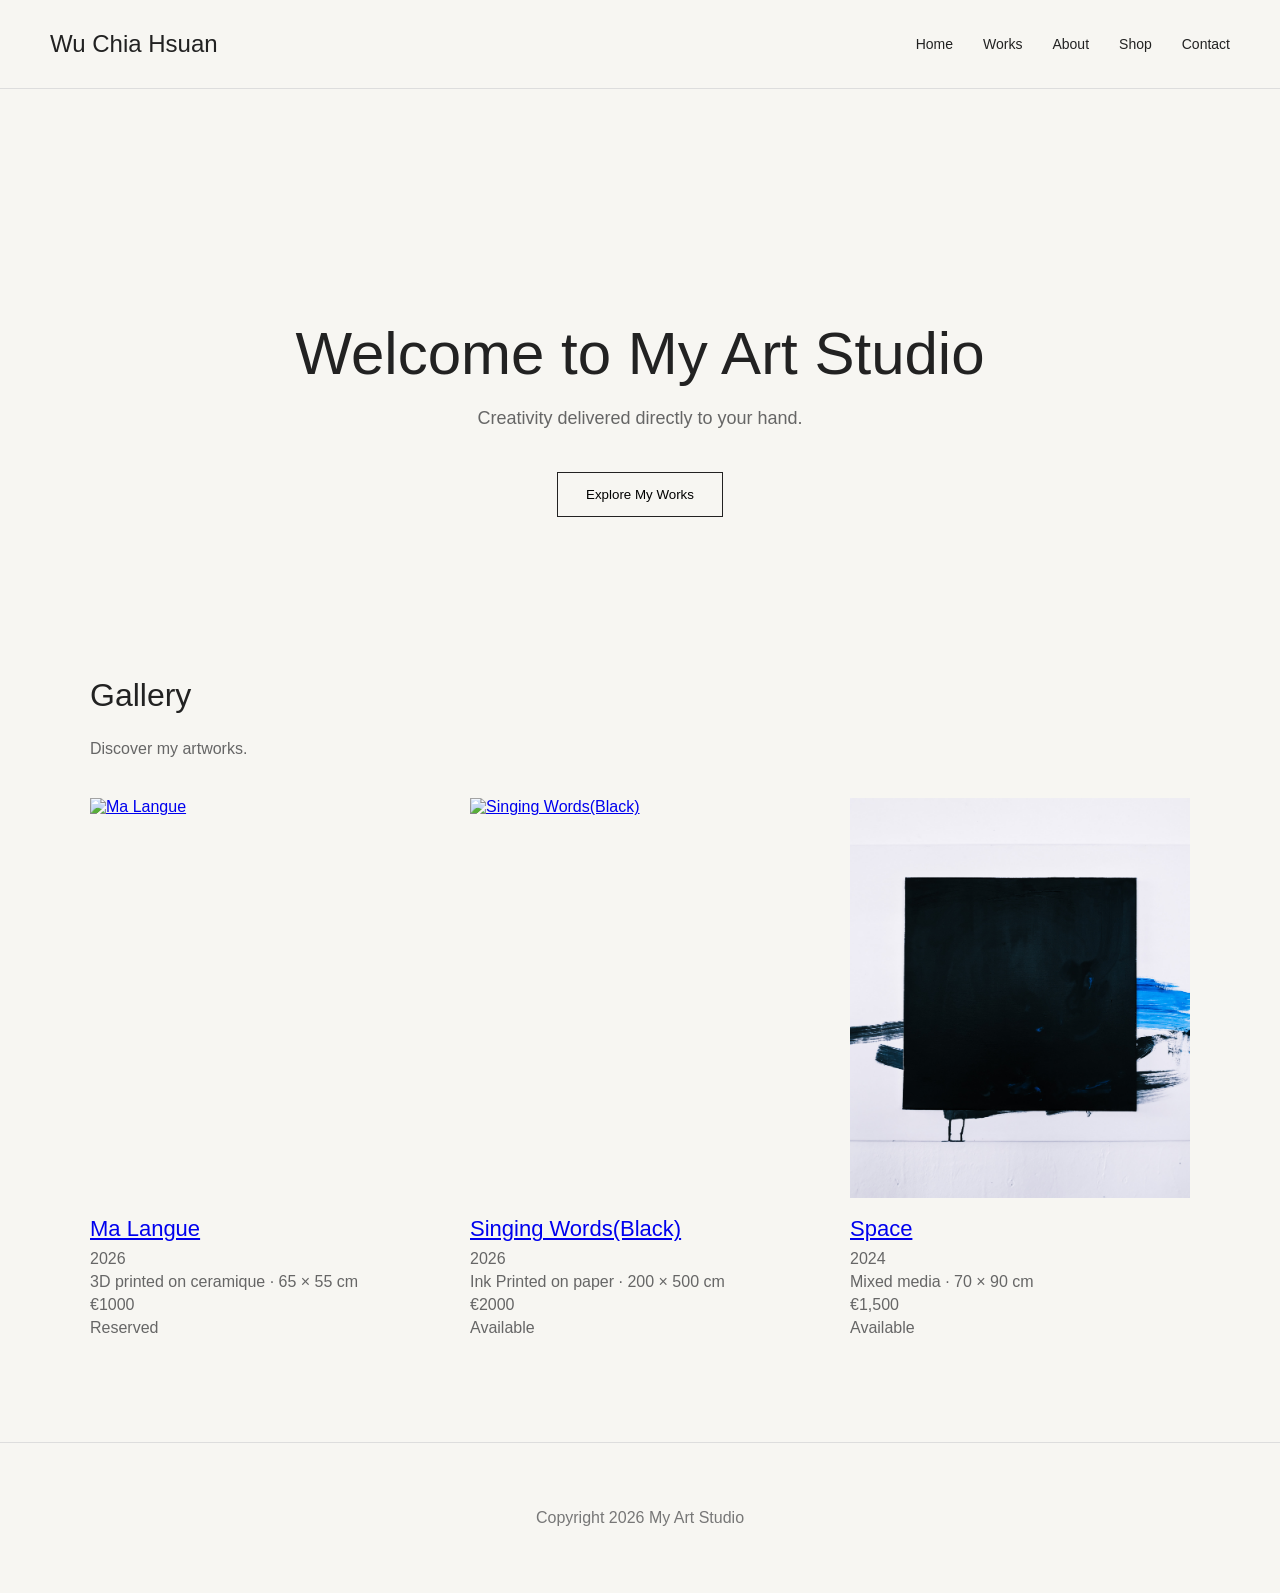
==== index.html @ 6d6554a7 "Add files via upload Initial website upload" ====
<!DOCTYPE html>
<html lang="en">

<head>
    <meta charset="UTF-8">
    <meta name="viewport" content="width=device-width, initial-scale=1.0">

    <title>My Art Studio</title>
    <link rel="stylesheet" href="style.css">
</head>

<body>

    <header>

        <h1>Wu Chia Hsuan</h1>

        <nav>
            <a href="#">Home</a>
            <a href="#">Works</a>
            <a href="#">About</a>
            <a href="#">Shop</a>
            <a href="#">Contact</a>
        </nav>

    </header>


    <main>

        <section>

            <h2>Welcome to My Art Studio</h2>

            <p>
                Creativity delivered directly to your hand.
            </p>

            <button>
                Explore My Works
            </button>

        </section>


      <section>

    <h2>Gallery</h2>

    <p>
        Discover my artworks.
    </p>

    <div id="gallery"></div>

</section>

    </main>


    <footer>

        <p>
            Copyright 2026 My Art Studio
        </p>

    </footer>

<script src="artworks.js"></script>
    <script src="script.js"></script>
</body>

</html>
---- style.css ----
* {
    box-sizing: border-box;
}

body {
    margin: 0;
    background: #f7f6f2;
    color: #222;
    font-family: Arial, Helvetica, sans-serif;
}


/* Header */

header {
    display: flex;
    justify-content: space-between;
    align-items: center;

    padding: 30px 50px;

    border-bottom: 1px solid #ddd;
}

header h1 {
    margin: 0;
    font-size: 24px;
    font-weight: normal;
}


/* Navigation */

nav {
    display: flex;
    gap: 30px;
}

nav a {
    color: #222;
    text-decoration: none;
    font-size: 14px;
}

nav a:hover {
    text-decoration: underline;
}


/* Main */

main {
    max-width: 1200px;
    margin: 0 auto;
    padding: 100px 50px;
}


/* Hero */

main > section:first-child {
    text-align: center;
    padding: 80px 20px;
}

main > section:first-child h2 {
    font-size: 60px;
    font-weight: normal;
    margin-bottom: 20px;
}

main > section:first-child p {
    font-size: 18px;
    color: #666;
}


/* Button */

button {
    margin-top: 25px;
    padding: 14px 28px;

    border: 1px solid #222;
    background: transparent;

    cursor: pointer;
}

button:hover {
    background: #222;
    color: white;
}


/* Works */

main > section:nth-child(2) {
    margin-top: 80px;
}

main > section:nth-child(2) h2 {
    font-size: 32px;
    font-weight: normal;
}

main > section:nth-child(2) img {
    display: block;

    width: 100%;
    max-width: 600px;
    height: auto;

    margin-top: 40px;
}


/* Artwork information */

main > section:nth-child(2) h3 {
    font-size: 22px;
    font-weight: normal;
    margin-top: 25px;
}

main > section:nth-child(2) p {
    color: #666;
}


/* Footer */

footer {
    padding: 50px;

    border-top: 1px solid #ddd;

    text-align: center;

    color: #777;
}
/* Gallery */

#gallery {
    display: grid;

    grid-template-columns: repeat(3, 1fr);

    gap: 40px;

    margin-top: 40px;
}


/* Artwork cards */

#gallery > div {
    width: 100%;
}

#gallery img {
    width: 100%;
    height: 400px;

    object-fit: cover;

    margin: 0;
}

#gallery h3 {
    margin-top: 18px;
    margin-bottom: 8px;
}

#gallery p {
    margin: 5px 0;
}
/* Responsive Design */

@media (max-width: 900px) {

    #gallery {
        grid-template-columns: repeat(2, 1fr);
    }

}


@media (max-width: 600px) {

    header {
        flex-direction: column;
        gap: 20px;
    }

    nav {
        gap: 15px;
        flex-wrap: wrap;
        justify-content: center;
    }

    main {
        padding: 60px 20px;
    }

    main > section:first-child h2 {
        font-size: 40px;
    }

    #gallery {
        grid-template-columns: 1fr;
    }

}
/* Artwork Detail Page */

.artwork-detail {
    display: grid;
    grid-template-columns: 2fr 1fr;
    gap: 70px;
    align-items: start;
}

.artwork-detail img {
    width: 100%;
    height: auto;
    display: block;
}

.artwork-info {
    padding-top: 20px;
}

.artwork-info h2 {
    font-size: 36px;
    font-weight: normal;
    margin-top: 0;
    margin-bottom: 30px;
}

.artwork-info h3 {
    font-size: 24px;
    font-weight: normal;
    margin-top: 30px;
}

.artwork-info p {
    color: #666;
    line-height: 1.6;
}

.artwork-info button {
    margin-top: 30px;
}


/* Artwork Detail - Mobile */

@media (max-width: 700px) {

    .artwork-detail {
        grid-template-columns: 1fr;
        gap: 30px;
    }

    .artwork-info {
        padding-top: 0;
    }

}
/* Contact Page */

.contact {
    max-width: 700px;
    margin: 0 auto;
}

.contact h2 {
    font-size: 40px;
    font-weight: normal;
    margin-bottom: 20px;
}

.contact form {
    display: flex;
    flex-direction: column;
    margin-top: 40px;
}

.contact label {
    margin-top: 20px;
    margin-bottom: 8px;
}

.contact input,
.contact textarea {
    width: 100%;
    padding: 14px;

    border: 1px solid #ccc;
    background: transparent;

    font-family: inherit;
    font-size: 16px;
}

.contact textarea {
    min-height: 160px;
    resize: vertical;
}

.contact button {
    align-self: flex-start;
}

.privacy-consent {
    display: flex;
    align-items: flex-start;
    gap: 10px;
    margin-top: 25px;
    line-height: 1.5;
}

.privacy-consent input {
    width: auto;
    margin-top: 4px;
}
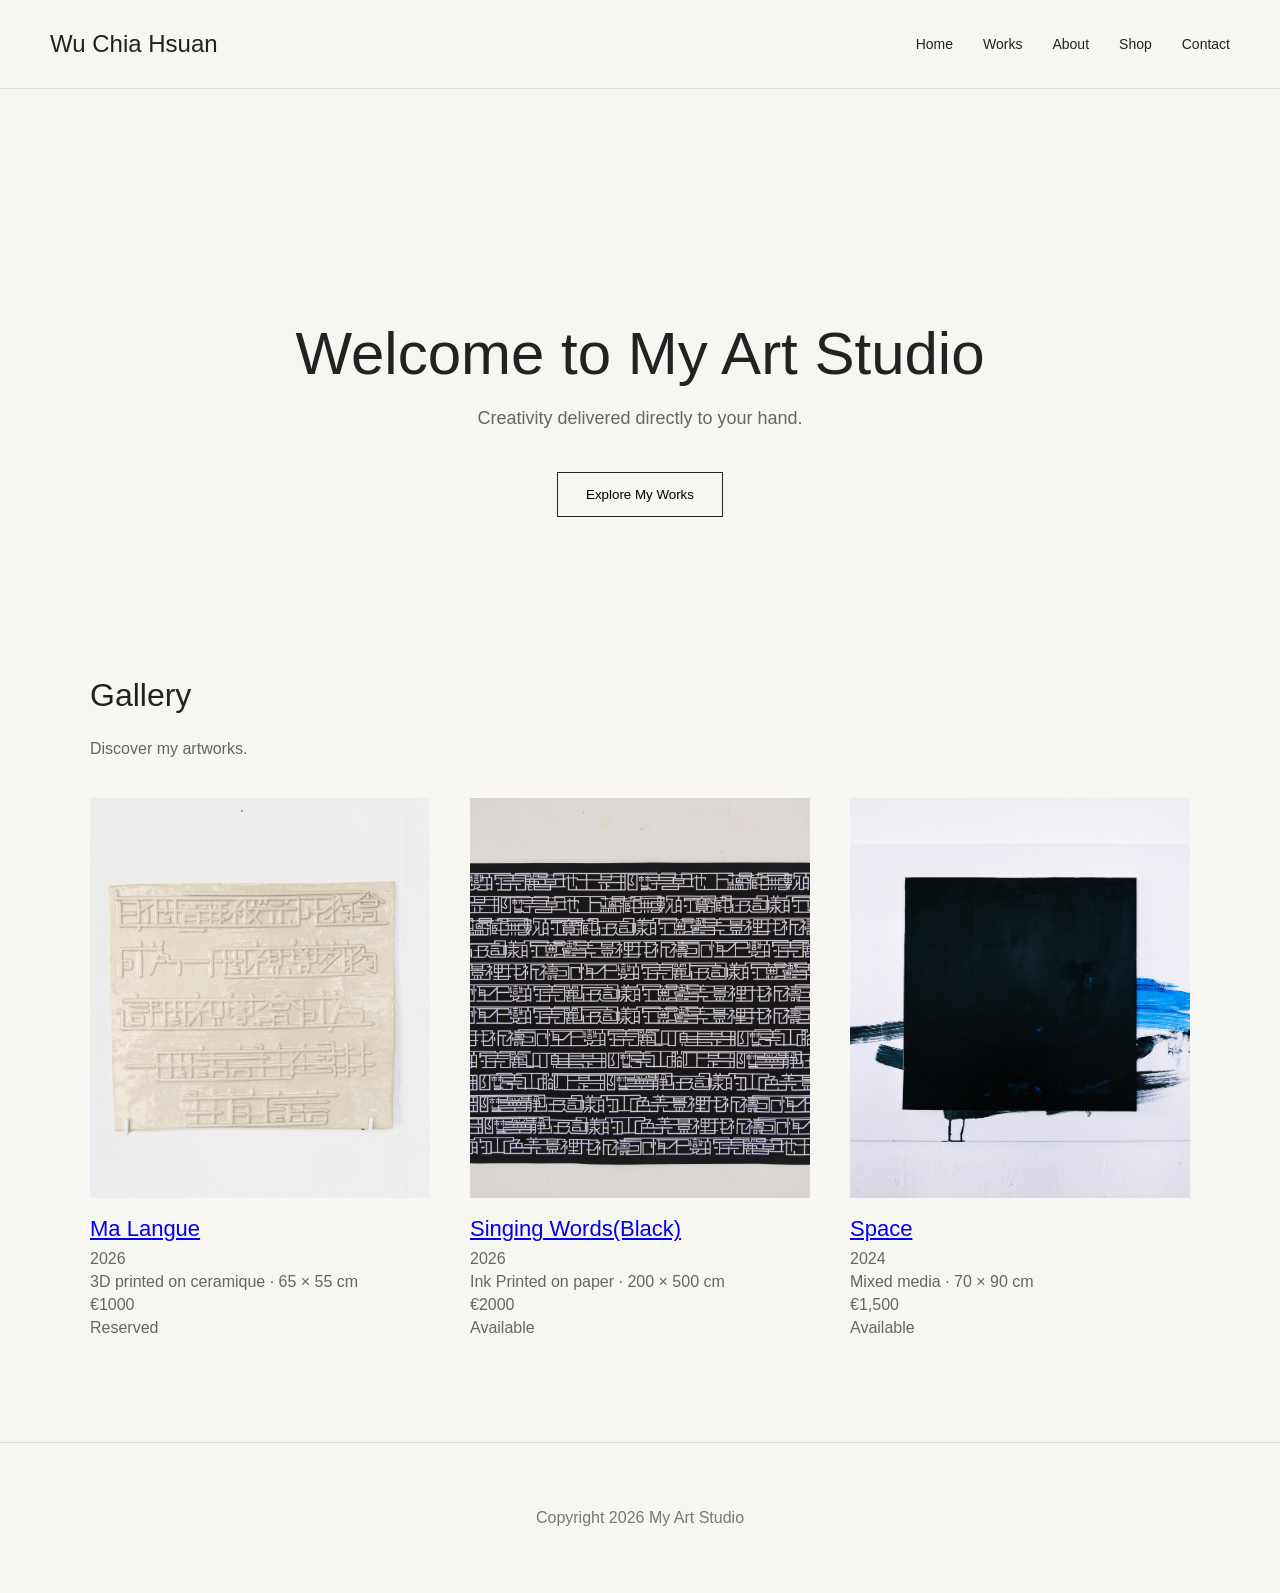
==== commit c0302a66: "Update website page title" ====
--- a/index.html
+++ b/index.html
@@ -5,7 +5,7 @@
     <meta charset="UTF-8">
     <meta name="viewport" content="width=device-width, initial-scale=1.0">
 
-    <title>My Art Studio</title>
+    <title>My Art Studio | Original Artworks</title>
     <link rel="stylesheet" href="style.css">
 </head>
 
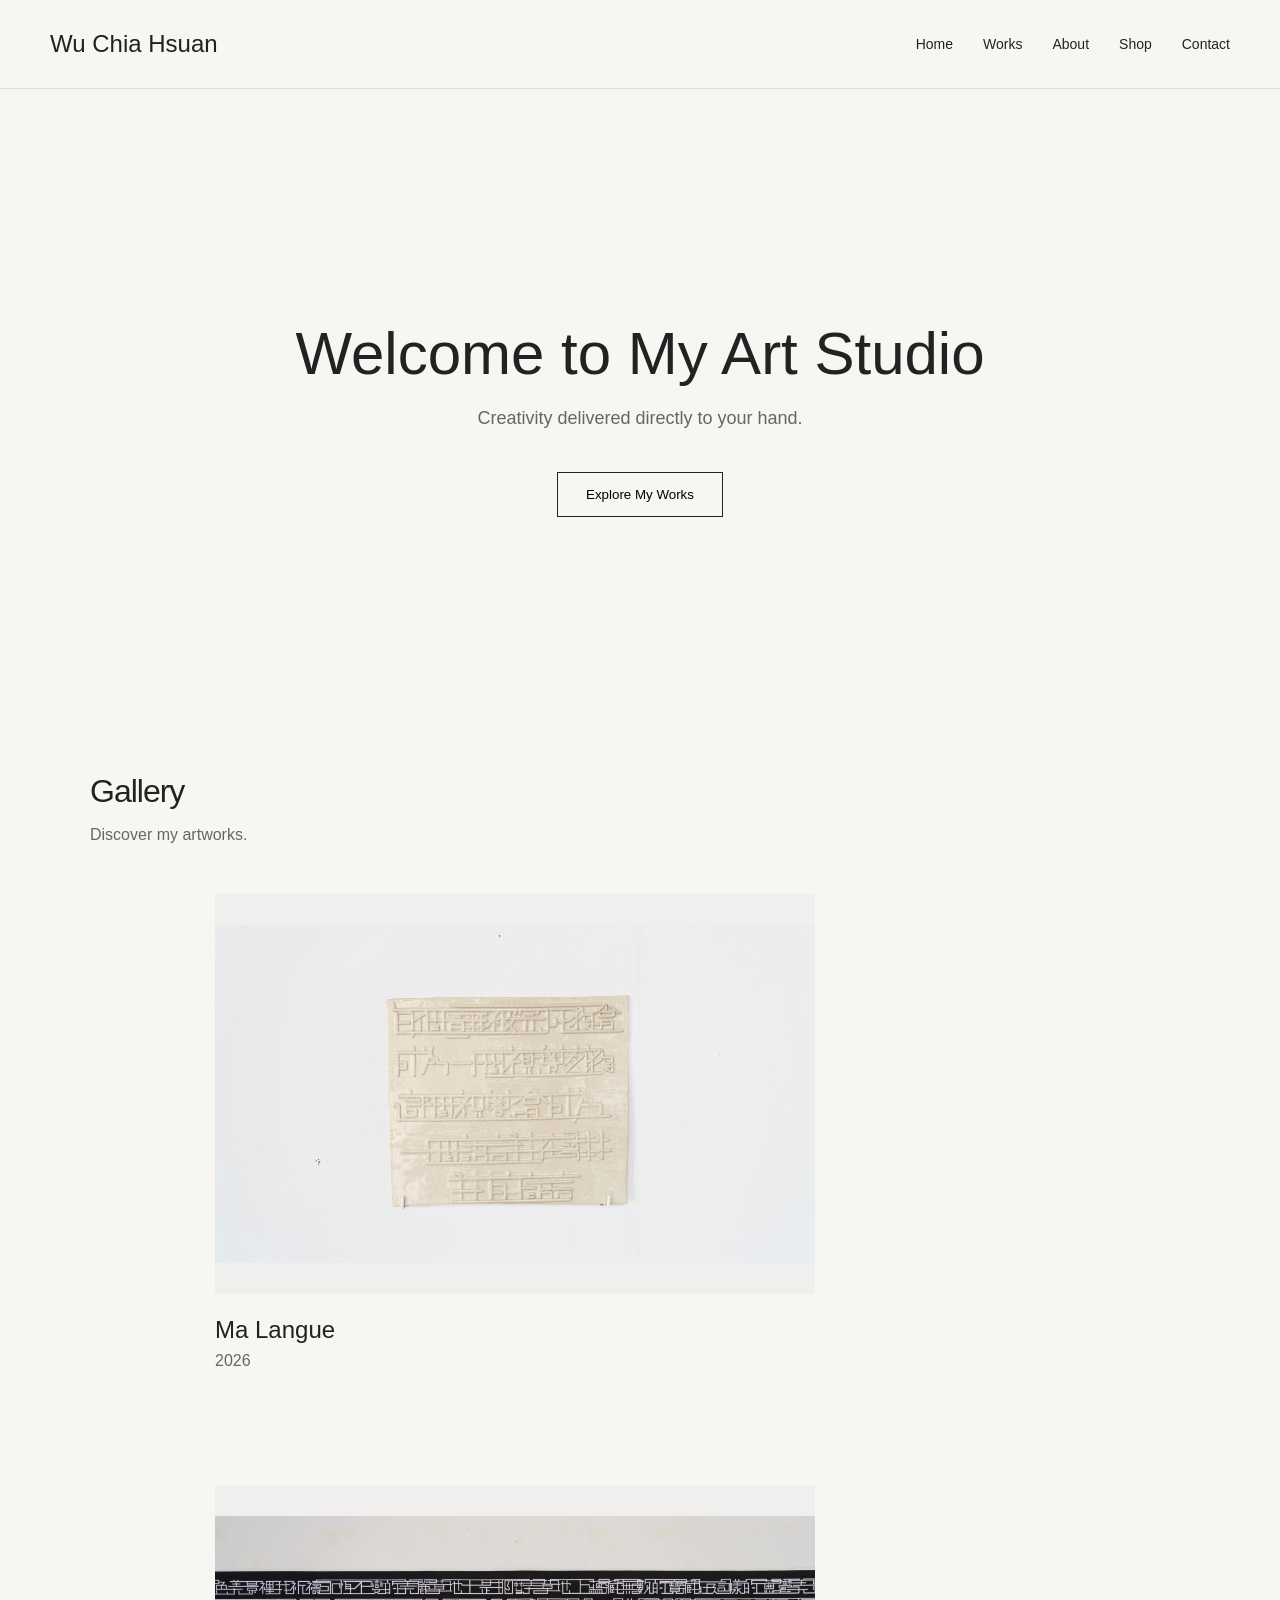
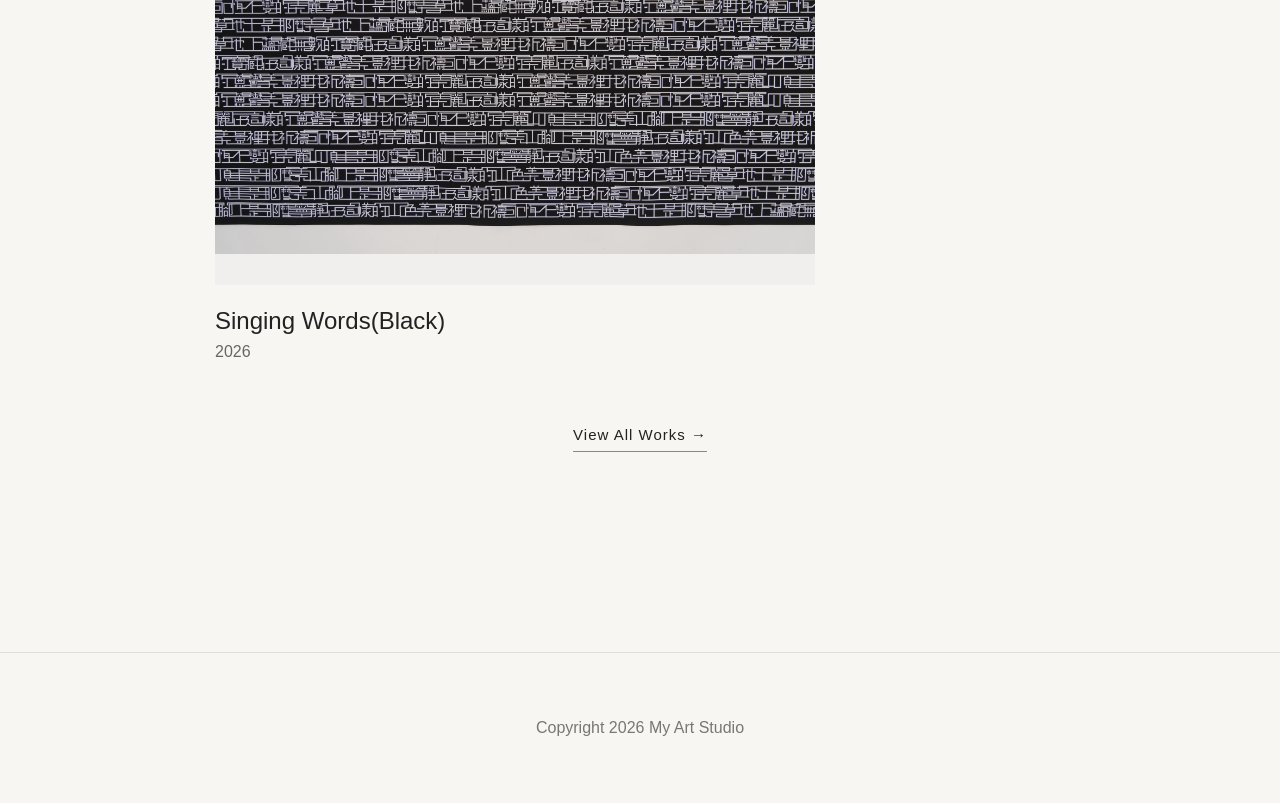
==== commit e868bec9: "Add Works portfolio and featured homepage gallery" ====
--- a/index.html
+++ b/index.html
@@ -17,10 +17,10 @@
 
         <nav>
             <a href="#">Home</a>
-            <a href="#">Works</a>
-            <a href="#">About</a>
-            <a href="#">Shop</a>
-            <a href="#">Contact</a>
+            <a href="works.html">Works</a>
+            <a href="about.html">About</a>
+           <a href="shop.html">Shop</a>
+          <a href="contact.html">Contact</a>
         </nav>
 
     </header>
@@ -28,7 +28,7 @@
 
     <main>
 
-        <section>
+        <section class="hero">
 
             <h2>Welcome to My Art Studio</h2>
 
@@ -43,7 +43,7 @@
         </section>
 
 
-      <section>
+     <section class="featured-gallery">
 
     <h2>Gallery</h2>
 
@@ -52,6 +52,9 @@
     </p>
 
     <div id="gallery"></div>
+    <a href="works.html" class="view-all-works">
+    View All Works →
+</a>
 
 </section>
 
--- a/style.css
+++ b/style.css
@@ -324,4 +324,484 @@
 .privacy-consent input {
     width: auto;
     margin-top: 4px;
+}
+/* About Page - Grayscale Style */
+
+.about-page {
+    background: #f7f6f2;
+    color: #222;
+}
+
+.about-label {
+    color: #888;
+    letter-spacing: 4px;
+    font-size: 12px;
+}
+
+/* About Page - Artist Portrait */
+
+.about-image img {
+    width: 100%;
+    height: 580px;
+
+    object-fit: cover;
+    object-position: center;
+
+    display: block;
+
+    filter: grayscale(100%);
+    transition: filter 0.6s ease;
+}
+
+.about-image img:hover {
+    filter: grayscale(0%);
+}
+
+.about-image img:hover {
+    filter: grayscale(0%);
+}
+/* About Page Layout */
+
+.about-page {
+    text-align: left;
+    padding: 20px 0;
+}
+
+.about-page h2 {
+    font-size: 52px;
+    font-weight: normal;
+    margin-top: 15px;
+    margin-bottom: 70px;
+    letter-spacing: -1px;
+}
+
+.about-layout {
+    display: grid;
+    grid-template-columns: 1fr 1fr;
+    gap: 70px;
+    align-items: center;
+}
+
+/* Artist Portrait Placeholder */
+
+.about-image-placeholder {
+    background: #e8e8e6;
+    color: #888;
+
+    min-height: 500px;
+
+    display: flex;
+    justify-content: center;
+    align-items: center;
+
+    font-size: 14px;
+    letter-spacing: 2px;
+}
+
+/* About Text */
+
+.about-text h3 {
+    font-size: 32px;
+    font-weight: normal;
+    margin-bottom: 30px;
+}
+
+.about-text p {
+    color: #666;
+    font-size: 16px;
+    line-height: 1.9;
+    margin-bottom: 24px;
+}
+
+.about-contact-link {
+    display: inline-block;
+    margin-top: 25px;
+
+    color: #222;
+    text-decoration: none;
+
+    border-bottom: 1px solid #888;
+    padding-bottom: 8px;
+}
+
+.about-contact-link:hover {
+    color: #888;
+}
+
+/* About Page - Mobile */
+
+@media (max-width: 700px) {
+
+    .about-page h2 {
+        font-size: 36px;
+        margin-bottom: 40px;
+    }
+
+    .about-layout {
+        grid-template-columns: 1fr;
+        gap: 35px;
+    }
+
+    .about-image-placeholder {
+        min-height: 350px;
+    }
+
+    .about-text h3 {
+        font-size: 26px;
+    }
+
+}
+/* About Portrait - Mobile */
+
+@media (max-width: 700px) {
+
+    .about-image img {
+        height: 420px;
+    }
+
+}
+/* About Page - Editorial Typography */
+
+.about-page {
+    text-align: left;
+}
+
+.about-page h2 {
+    text-align: left;
+    font-size: 48px;
+    letter-spacing: -1.5px;
+    line-height: 1.15;
+}
+
+.about-label {
+    text-align: left;
+    font-size: 12px;
+    letter-spacing: 4px;
+    color: #888;
+}
+
+.about-text {
+    text-align: left;
+}
+
+.about-text h3 {
+    font-size: 30px;
+    line-height: 1.3;
+    margin-top: 0;
+}
+
+.about-text p {
+    font-size: 16px;
+    line-height: 1.9;
+    color: #666;
+}
+
+/* About Typography - Mobile */
+
+@media (max-width: 700px) {
+    .about-page h2 {
+        font-size: 36px;
+    }
+
+    .about-text h3 {
+        font-size: 26px;
+    }
+}
+/* Shop Page - Grayscale Style */
+
+main > section.shop-page {
+    text-align: left;
+    padding: 60px 20px 100px;
+    background: #f7f6f2;
+    color: #222;
+}
+
+.shop-label {
+    color: #888;
+    font-size: 12px;
+    letter-spacing: 4px;
+    margin-bottom: 15px;
+}
+
+main > section.shop-page h2 {
+    font-size: 52px;
+    font-weight: normal;
+    letter-spacing: -1px;
+    margin-bottom: 25px;
+}
+
+.shop-intro {
+    color: #666;
+    font-size: 16px;
+    line-height: 1.8;
+    margin-bottom: 60px;
+}
+
+/* Shop Product Grid */
+
+.shop-grid {
+    display: grid;
+    grid-template-columns: repeat(3, 1fr);
+    gap: 30px;
+}
+
+.shop-item {
+    text-align: left;
+}
+
+.shop-placeholder {
+    background: #e8e8e6;
+    color: #888;
+    aspect-ratio: 4 / 5;
+
+    display: flex;
+    justify-content: center;
+    align-items: center;
+
+    font-size: 13px;
+    letter-spacing: 2px;
+}
+
+.shop-item h3 {
+    font-size: 20px;
+    font-weight: normal;
+    margin-top: 20px;
+    margin-bottom: 8px;
+}
+
+.shop-item p {
+    color: #888;
+    font-size: 14px;
+}
+
+/* Shop Page - Mobile */
+
+@media (max-width: 700px) {
+    main > section.shop-page {
+        padding: 40px 20px 70px;
+    }
+
+    main > section.shop-page h2 {
+        font-size: 36px;
+    }
+
+    .shop-grid {
+        grid-template-columns: 1fr;
+        gap: 40px;
+    }
+}
+/* Mobile Homepage */
+
+@media (max-width: 700px) {
+
+    main > section:first-child h2 {
+        font-size: 36px;
+        line-height: 1.2;
+    }
+
+}
+/* Mobile Homepage */
+
+@media (max-width: 700px) {
+
+    main > section:first-child h2 {
+        font-size: 36px;
+        line-height: 1.2;
+    }
+
+}
+/* Mobile - Main Spacing */
+
+@media (max-width: 700px) {
+
+    main {
+        padding: 30px 20px;
+    }
+
+}
+/* Homepage Hero - Mobile */
+
+@media (max-width: 700px) {
+    main > section.hero {
+        padding: 30px 10px 50px;
+        min-height: 0;
+        height: auto;
+    }
+}
+/* Works Page - Grayscale Portfolio */
+
+main > section.works-page {
+    text-align: left;
+    padding: 30px 0 80px;
+    color: #222;
+}
+
+.works-label {
+    color: #888;
+    font-size: 12px;
+    letter-spacing: 4px;
+    margin-bottom: 15px;
+}
+
+main > section.works-page h2 {
+    font-size: 52px;
+    font-weight: normal;
+    letter-spacing: -1px;
+    line-height: 1.2;
+    margin-bottom: 25px;
+}
+
+.works-intro {
+    color: #666;
+    font-size: 16px;
+    line-height: 1.8;
+    margin-bottom: 60px;
+}
+
+/* Works Artwork Cards */
+
+#works-grid {
+    display: grid;
+    grid-template-columns: repeat(3, minmax(0, 1fr));
+    gap: 40px 30px;
+}
+
+#works-grid .artwork-card {
+    min-width: 0;
+}
+
+#works-grid .artwork-card img {
+    width: 100%;
+    aspect-ratio: 4 / 5;
+    object-fit: contain;
+    display: block;
+    background: #f0efed;
+    filter: grayscale(100%);
+    transition: filter 0.5s ease;
+}
+
+#works-grid .artwork-card img:hover {
+    filter: grayscale(0%);
+}
+
+#works-grid .artwork-card a {
+    color: #222;
+    text-decoration: none;
+}
+
+#works-grid .artwork-card h3 {
+    font-size: 20px;
+    font-weight: normal;
+    margin: 18px 0 12px;
+}
+
+#works-grid .artwork-card p {
+    color: #777;
+    font-size: 14px;
+    line-height: 1.6;
+    margin: 4px 0;
+}
+
+/* Works Page - Mobile */
+
+@media (max-width: 700px) {
+    main > section.works-page {
+        padding: 20px 0 50px;
+    }
+
+    main > section.works-page h2 {
+        font-size: 36px;
+    }
+
+    #works-grid {
+        grid-template-columns: 1fr;
+        gap: 45px;
+    }
+}
+/* Homepage - Featured Gallery */
+
+.featured-gallery {
+    padding: 70px 0 100px;
+    text-align: left;
+}
+
+.featured-gallery > h2 {
+    font-size: 44px;
+    font-weight: normal;
+    letter-spacing: -1px;
+    margin-bottom: 15px;
+}
+
+.featured-gallery > p {
+    color: #777;
+    font-size: 16px;
+    margin-bottom: 50px;
+}
+
+/* Featured Artwork */
+
+.featured-gallery #gallery {
+    display: grid;
+    grid-template-columns: minmax(0, 1fr);
+    gap: 110px;
+    max-width: 850px;
+    margin: 0 auto;
+}
+
+.featured-gallery #gallery img {
+    width: 100%;
+    max-height: 650px;
+    object-fit: contain;
+    display: block;
+    background: #f0efed;
+}
+
+.featured-gallery #gallery a {
+    color: #222;
+    text-decoration: none;
+}
+
+.featured-gallery #gallery h3 {
+    font-size: 24px;
+    font-weight: normal;
+    margin-top: 22px;
+}
+
+/* Featured Gallery - Mobile */
+
+@media (max-width: 700px) {
+    .featured-gallery {
+        padding: 40px 0 60px;
+    }
+
+    .featured-gallery > h2 {
+        font-size: 34px;
+    }
+
+    .featured-gallery #gallery {
+        gap: 45px;
+    }
+
+    .featured-gallery #gallery h3 {
+        font-size: 20px;
+    }
+}
+/* Homepage - View All Works Link */
+
+.featured-gallery .view-all-works {
+    display: table;
+    margin: 60px auto 0;
+    padding-bottom: 8px;
+
+    color: #222;
+    font-size: 15px;
+    letter-spacing: 1px;
+    text-decoration: none;
+    border-bottom: 1px solid #888;
+
+    transition: color 0.3s ease;
+}
+
+.featured-gallery .view-all-works:hover {
+    color: #888;
 }
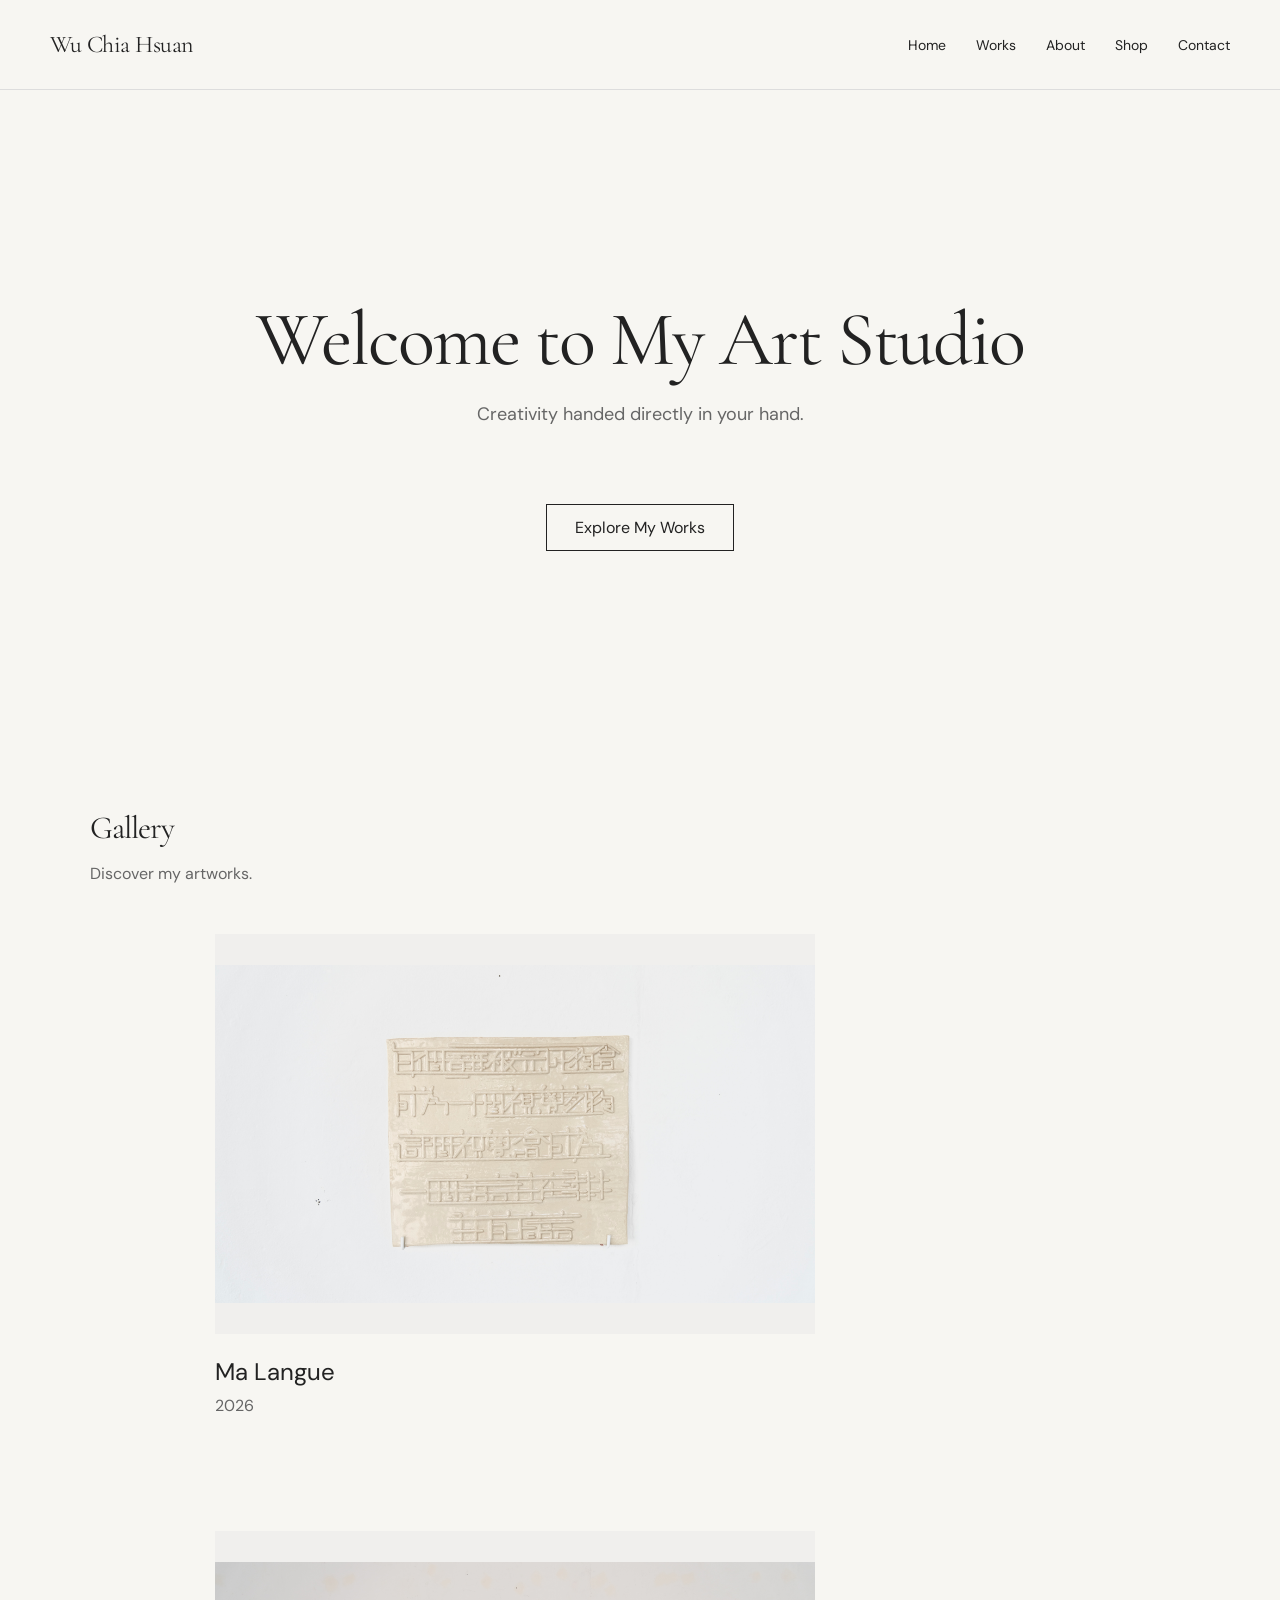
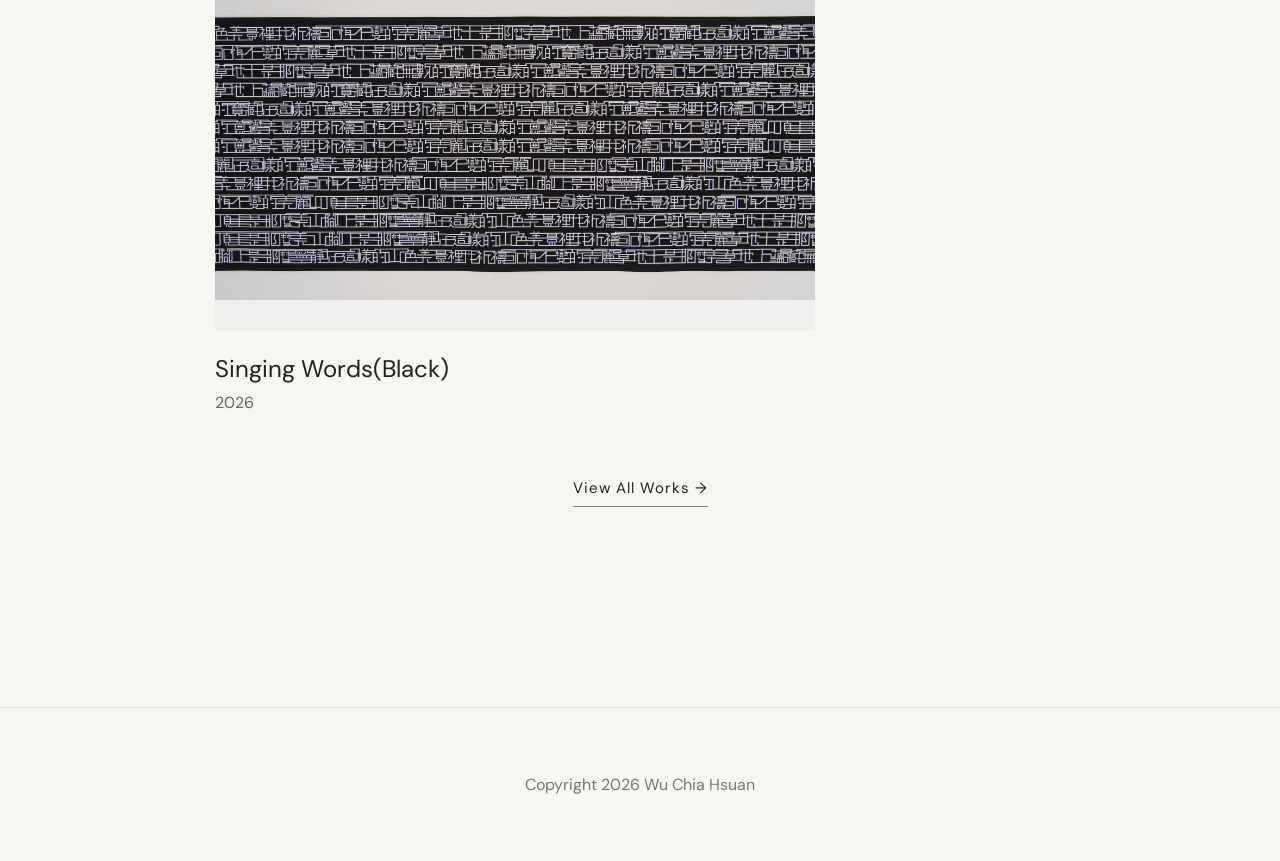
==== commit 4d0d4e1b: "Update Explore My Works button" ====
--- a/index.html
+++ b/index.html
@@ -33,12 +33,12 @@
             <h2>Welcome to My Art Studio</h2>
 
             <p>
-                Creativity delivered directly to your hand.
+                Creativity handed directly in your hand.
             </p>
 
-            <button>
+            <a href="works.html" class="hero-button">
                 Explore My Works
-            </button>
+            </a>
 
         </section>
 
@@ -64,7 +64,7 @@
     <footer>
 
         <p>
-            Copyright 2026 My Art Studio
+            Copyright 2026 Wu Chia Hsuan
         </p>
 
     </footer>
--- a/style.css
+++ b/style.css
@@ -1,3 +1,4 @@
+@import url('https://fonts.googleapis.com/css2?family=Cormorant+Garamond:wght@400;500;600&family=DM+Sans:wght@400;500;600&display=swap');
 * {
     box-sizing: border-box;
 }
@@ -52,24 +53,24 @@
 main {
     max-width: 1200px;
     margin: 0 auto;
-    padding: 100px 50px;
+    padding: 64px 50px 100px;
 }
 
 
 /* Hero */
 
-main > section:first-child {
+main > section.hero {
     text-align: center;
     padding: 80px 20px;
 }
 
-main > section:first-child h2 {
+main > section.hero h2 {
     font-size: 60px;
     font-weight: normal;
     margin-bottom: 20px;
 }
 
-main > section:first-child p {
+main > section.hero p {
     font-size: 18px;
     color: #666;
 }
@@ -271,8 +272,9 @@
 /* Contact Page */
 
 .contact {
-    max-width: 700px;
-    margin: 0 auto;
+    width: 100%;
+    max-width: none;
+    margin: 0;
 }
 
 .contact h2 {
@@ -330,6 +332,7 @@
 .about-page {
     background: #f7f6f2;
     color: #222;
+    padding: 0;
 }
 
 .about-label {
@@ -364,14 +367,14 @@
 
 .about-page {
     text-align: left;
-    padding: 20px 0;
+    padding: 0;
 }
 
 .about-page h2 {
     font-size: 52px;
     font-weight: normal;
     margin-top: 15px;
-    margin-bottom: 70px;
+    margin-bottom: 48px;
     letter-spacing: -1px;
 }
 
@@ -804,4 +807,270 @@
 
 .featured-gallery .view-all-works:hover {
     color: #888;
+}
+/* Art Book Typography */
+header h1,
+main h2 {
+    font-family: "Cormorant Garamond", Georgia, serif;
+    font-weight: 400;
+    letter-spacing: -0.02em;
+}
+/* Global Body Typography */
+body {
+    font-family: "DM Sans", "Helvetica Neue", sans-serif;
+}
+/* Interior Page Heading Layout */
+.works-page,
+.about-page,
+.shop-page {
+    text-align: left;
+}
+
+.works-page h2,
+.about-page h2,
+.shop-page h2 {
+    font-size: clamp(42px, 6vw, 68px);
+    line-height: 1.1;
+    margin-top: 20px;
+    margin-bottom: 30px;
+}
+/* Shared Page Alignment */
+
+main > section.works-page,
+main > section.about-page,
+main > section.shop-page,
+main > section.contact {
+    padding-top: 80px;
+     padding-left: 0;
+    padding-right: 0;
+}
+/* Shared Page Content Alignment */
+
+main > section.works-page > :first-child,
+main > section.about-page > :first-child,
+main > section.shop-page > :first-child,
+main > section.contact > :first-child {
+    margin-top: 0;
+}
+/* Shared Page Title Style */
+
+main > section.works-page > h2,
+main > section.about-page > h2,
+main > section.shop-page > h2,
+main > section.contact > h2 {
+    font-size: 48px;
+    font-weight: normal;
+    line-height: 1.2;
+    letter-spacing: -1px;
+    text-align: left;
+}
+/* Homepage Hero - Artistic Entrance Animation */
+
+@keyframes heroFadeIn {
+    from {
+        opacity: 0;
+        transform: translateY(25px);
+    }
+
+    to {
+        opacity: 1;
+        transform: translateY(0);
+    }
+}
+
+main > section.hero h2 {
+    animation: heroFadeIn 1.8s ease-out both;
+}
+
+main > section.hero p {
+    animation: heroFadeIn 1.8s ease-out 0.4s both;
+}
+
+main > section.hero button {
+    animation: heroFadeIn 1.8s ease-out 0.8s both;
+}
+
+@media (prefers-reduced-motion: reduce) {
+    main > section.hero h2,
+    main > section.hero p,
+    main > section.hero button {
+        animation: none;
+    }
+}
+/* Homepage Hero Title */
+
+main > section.hero h2 {
+    font-size: clamp(52px, 6vw, 80px);
+    line-height: 1.1;
+    font-weight: 400;
+    letter-spacing: -2px;
+}
+/* Gallery - Scroll Reveal Animation */
+
+@media (prefers-reduced-motion: no-preference) {
+    .featured-gallery .artwork-card {
+        opacity: 0;
+        transform: translateY(35px);
+        transition:
+            opacity 1.4s ease,
+            transform 1.4s ease;
+    }
+
+    .featured-gallery .artwork-card.is-visible {
+        opacity: 1;
+        transform: translateY(0);
+    }
+}
+/* Mobile Artwork - Grayscale to Color */
+
+@media (max-width: 700px) {
+    #works-grid .artwork-card img {
+        filter: grayscale(100%);
+        transition: filter 1.2s ease;
+    }
+
+    #works-grid .artwork-card.is-color img {
+        filter: grayscale(0%);
+    }
+}
+/* Home Gallery - Mobile Grayscale to Color */
+
+@media (max-width: 700px) {
+    .featured-gallery .artwork-card img {
+        filter: grayscale(100%);
+        transition: filter 0.5s ease;
+    }
+
+    .featured-gallery .artwork-card.is-color img {
+        filter: grayscale(0%) !important;
+    }
+}
+/* About Title - Scroll Reveal */
+
+@media (prefers-reduced-motion: no-preference) {
+    .about-page > h2 {
+        opacity: 0;
+        transform: translateY(30px);
+        transition: opacity 1s ease, transform 1s ease;
+    }
+
+    .about-page > h2.is-visible {
+        opacity: 1;
+        transform: translateY(0);
+    }
+}
+/* About Page - Text Scroll Reveal (Desktop) */
+
+@media (prefers-reduced-motion: no-preference) {
+    .about-text {
+        opacity: 0;
+        transform: translateY(30px);
+        transition: opacity 1s ease, transform 1s ease;
+    }
+
+    .about-text.is-visible {
+        opacity: 1;
+        transform: translateY(0);
+    }
+}
+
+/* About Portrait - Mobile Scroll Color */
+
+@media (max-width: 700px) {
+    .about-image img {
+        filter: grayscale(100%);
+        transition: filter 0.5s ease;
+    }
+
+    .about-image.is-color img {
+        filter: grayscale(0%) !important;
+    }
+}
+/* Works Page - Desktop Text Scroll Reveal */
+
+@media (prefers-reduced-motion: no-preference) {
+    .works-page > h2,
+.works-page > .works-intro {
+    opacity: 0;
+    transform: translateY(30px);
+    transition: opacity 1s ease, transform 1s ease;
+}
+
+    .works-page > h2.is-visible,
+    .works-page > .works-intro.is-visible {
+        opacity: 1;
+        transform: translateY(0);
+    }
+}
+/* Shop Page - Text Scroll Reveal */
+
+@media (prefers-reduced-motion: no-preference) {
+    .shop-page > .shop-label,
+    .shop-page > h2,
+    .shop-page > .shop-intro {
+        opacity: 0;
+        transform: translateY(30px);
+        transition: opacity 1s ease, transform 1s ease;
+    }
+
+    .shop-page > .shop-label.is-visible,
+    .shop-page > h2.is-visible,
+    .shop-page > .shop-intro.is-visible {
+        opacity: 1;
+        transform: translateY(0);
+    }
+}/* Contact Page - Text Scroll Reveal */
+
+@media (prefers-reduced-motion: no-preference) {
+    .contact > h2,
+    .contact > p {
+        opacity: 0;
+       transform: translateY(30px);
+        transition: opacity 1s ease, transform 1s ease;
+    }
+
+    .contact > h2.is-visible,
+    .contact > p.is-visible {
+        opacity: 1;
+        transform: translateY(0);
+    }
+}
+/* Privacy Policy - Page Title */
+.privacy > h2 {
+    font-family: "Cormorant Garamond", serif;
+    font-size: clamp(42px, 5vw, 64px);
+    font-weight: 400;
+    line-height: 1.1;
+    text-align: center;
+}
+/* Privacy Policy - Title Reveal */
+@media (prefers-reduced-motion: no-preference) {
+    .privacy > h2 {
+        opacity: 0;
+        transform: translateY(30px);
+        transition: opacity 1s ease, transform 1s ease;
+    }
+
+    .privacy > h2.is-visible {
+        opacity: 1;
+         transform: translateY(0);
+    }
+}
+/* Explore My Works Button */
+.hero-button {
+    display: inline-block;
+    margin-top: 60px;
+    padding: 12px 28px;
+    background-color: transparent;
+    color: #222;
+    text-decoration: none;
+    border: 1px solid #222;
+    font: inherit;
+    cursor: pointer;
+    transition: background-color 0.3s ease, color 0.3s ease;
+}
+
+.hero-button:hover {
+    background-color: #666666;
+    color: #fff;
 }
